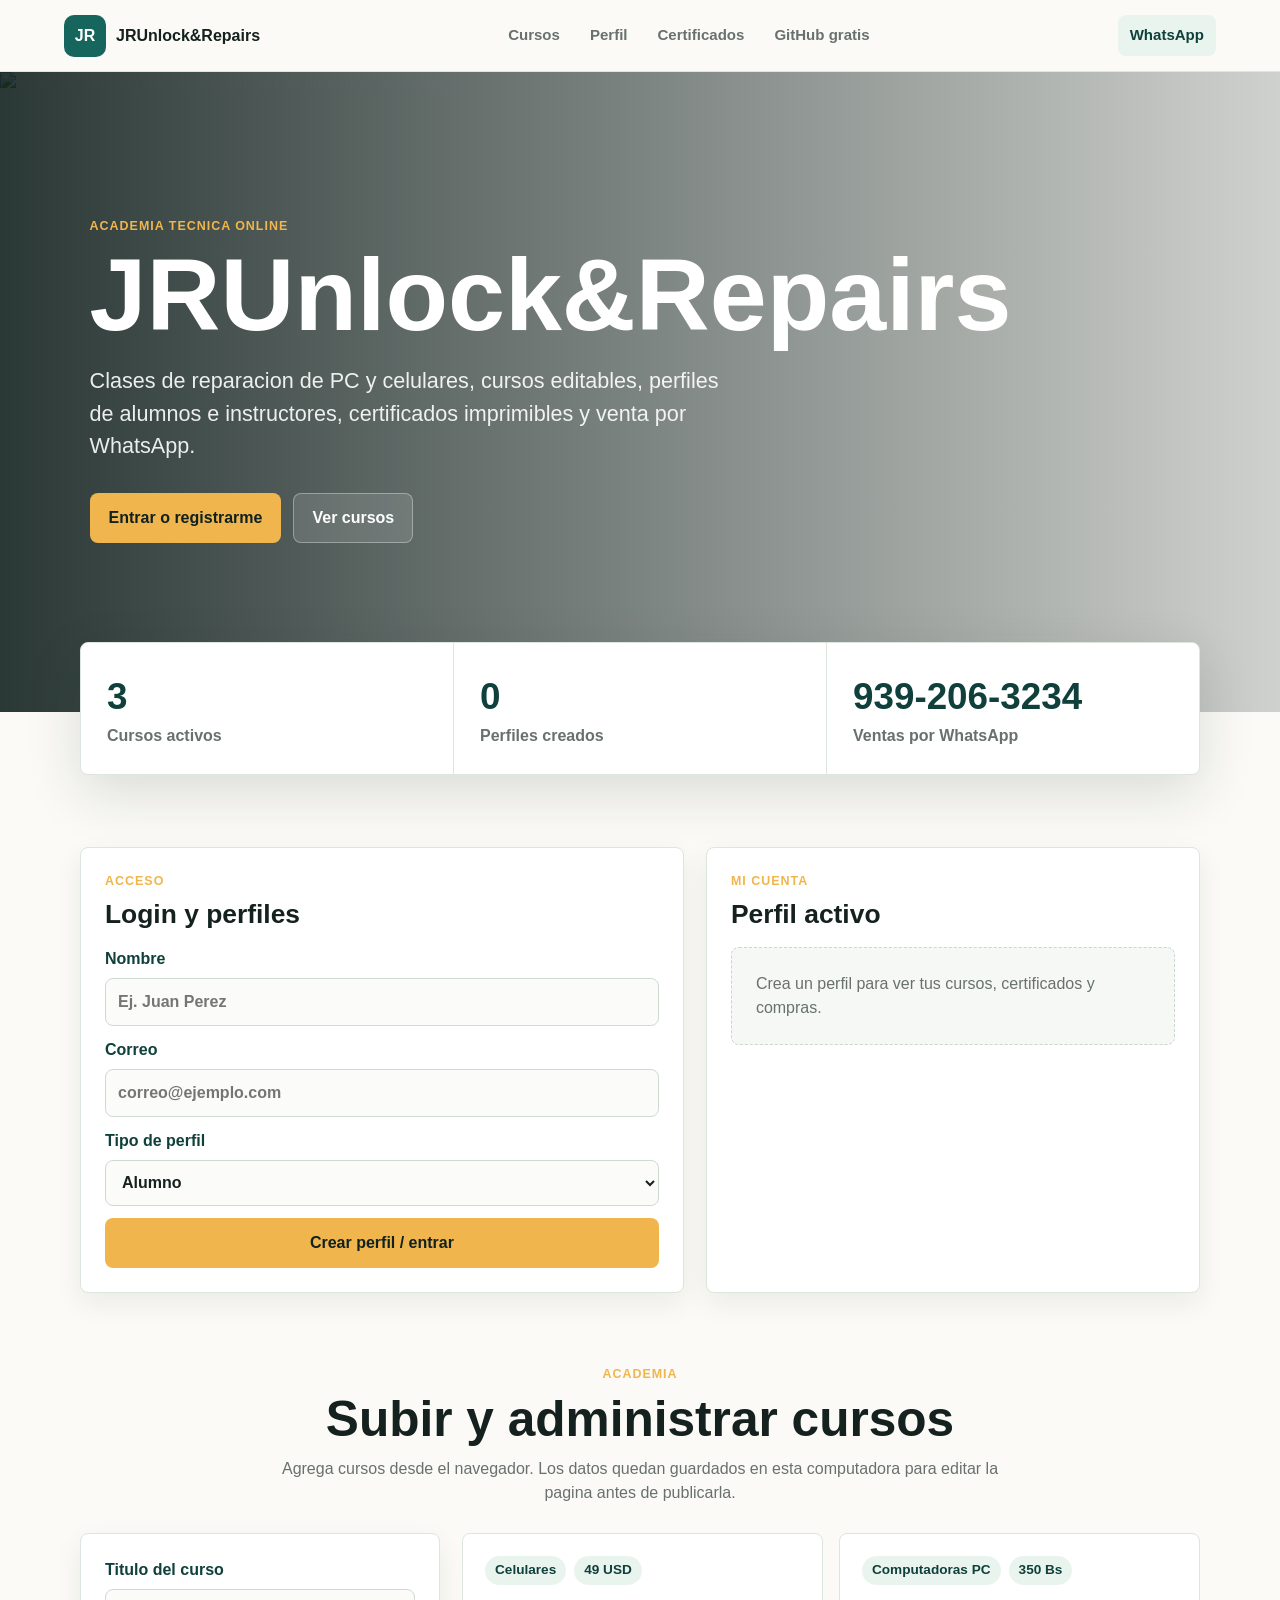
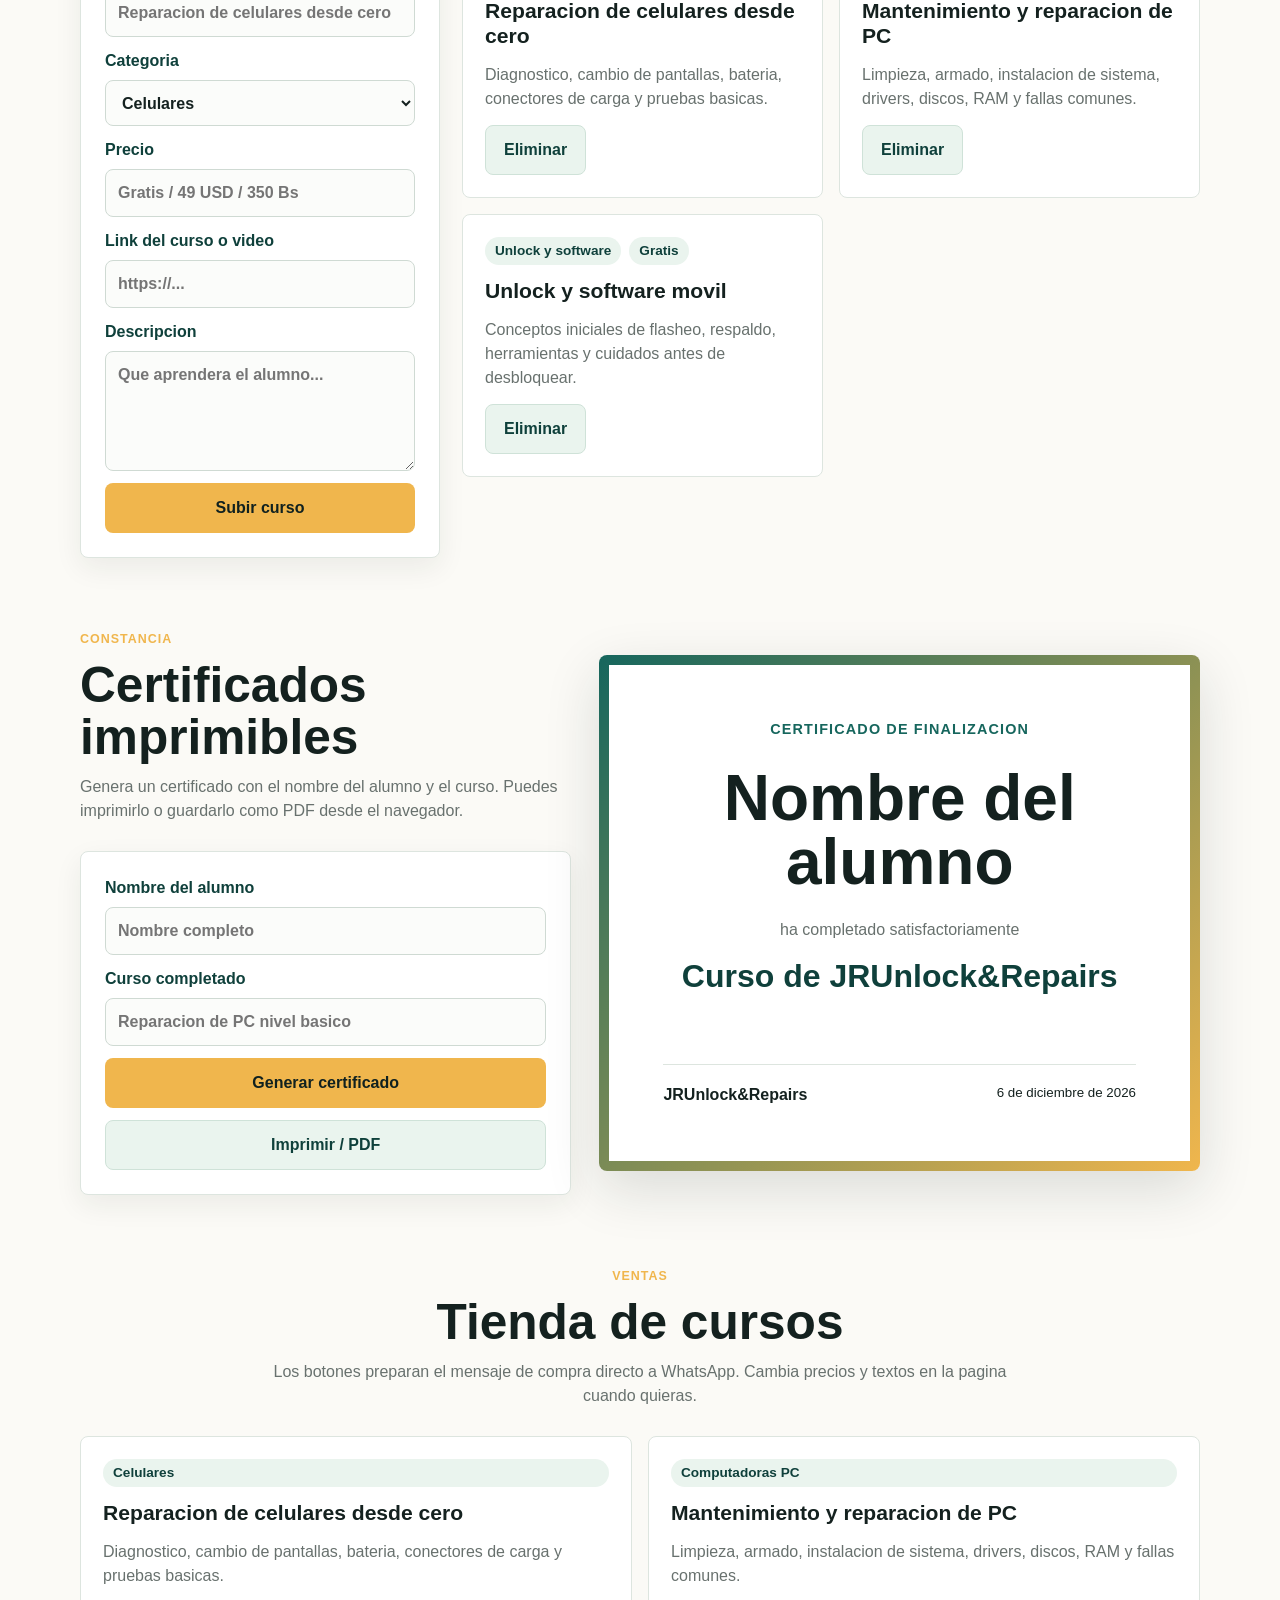
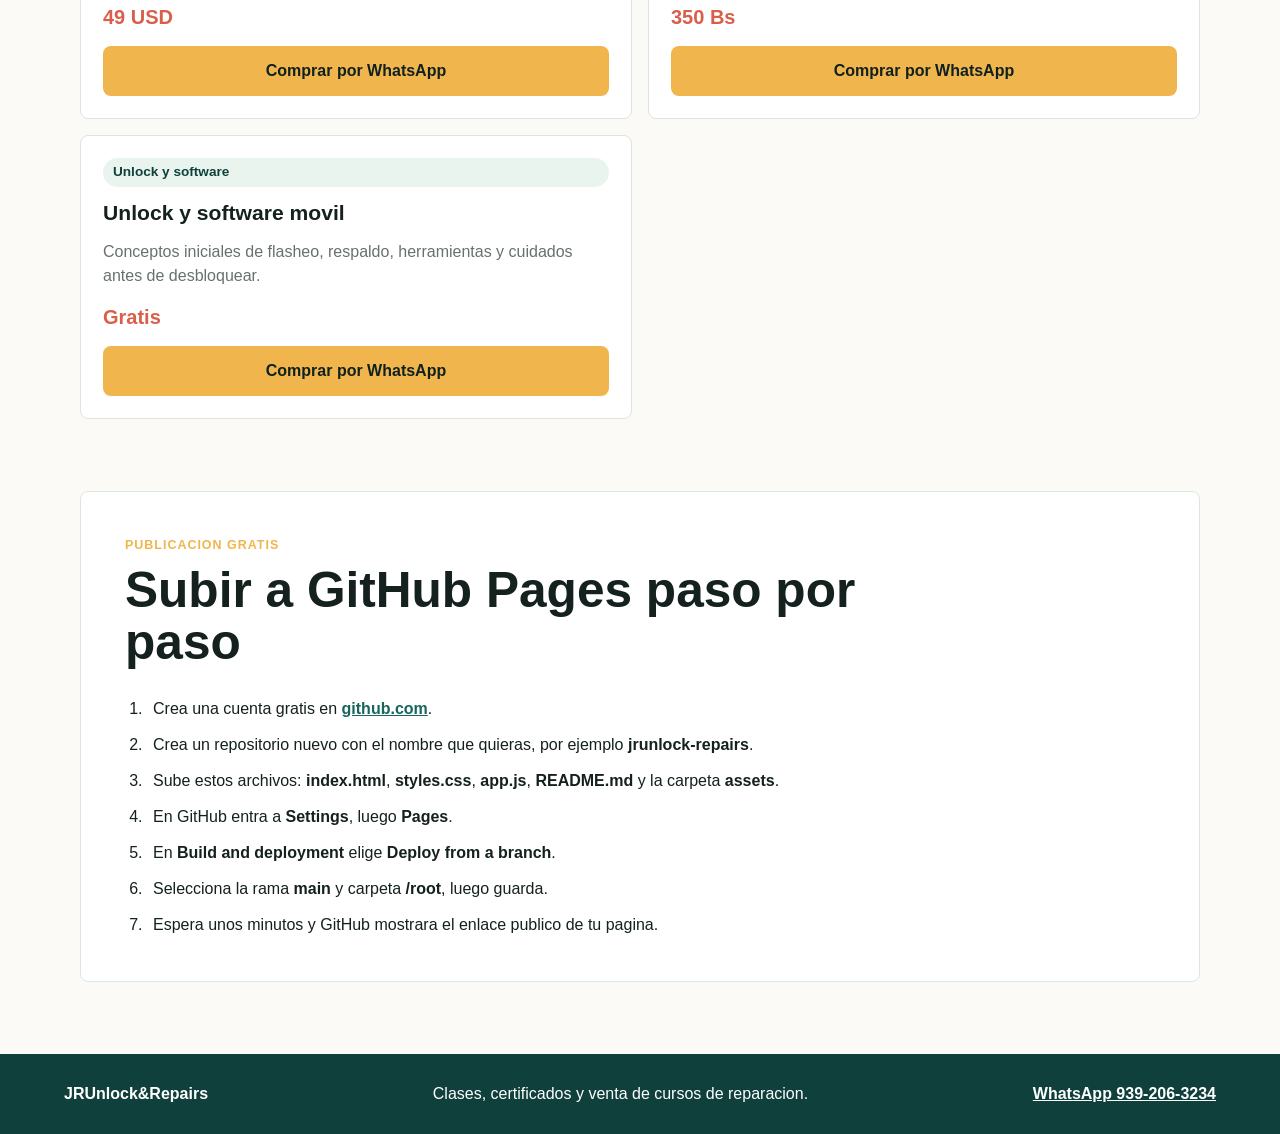
==== index.html @ d9dd56ba "Add files via upload" ====
<!doctype html>
<html lang="es">
  <head>
    <meta charset="utf-8">
    <meta name="viewport" content="width=device-width, initial-scale=1">
    <meta name="description" content="JRUnlock&Repairs - clases de reparacion de PC y celulares, cursos, certificados y venta de capacitaciones.">
    <title>JRUnlock&amp;Repairs</title>
    <link rel="stylesheet" href="styles.css">
  </head>
  <body>
    <header class="topbar">
      <a class="brand" href="#inicio" aria-label="JRUnlock&Repairs inicio">
        <span class="brand-mark">JR</span>
        <span>JRUnlock&amp;Repairs</span>
      </a>
      <nav class="nav" aria-label="Navegacion principal">
        <a href="#cursos">Cursos</a>
        <a href="#perfil">Perfil</a>
        <a href="#certificados">Certificados</a>
        <a href="#publicar">GitHub gratis</a>
      </nav>
      <a class="whatsapp" href="https://wa.me/19392063234" target="_blank" rel="noreferrer">WhatsApp</a>
    </header>

    <main>
      <section class="hero" id="inicio">
        <img class="hero-image" src="assets/repair-hero.svg" alt="Mesa de trabajo para reparacion de computadoras y celulares">
        <div class="hero-content">
          <p class="eyebrow">Academia tecnica online</p>
          <h1>JRUnlock&amp;Repairs</h1>
          <p>Clases de reparacion de PC y celulares, cursos editables, perfiles de alumnos e instructores, certificados imprimibles y venta por WhatsApp.</p>
          <div class="hero-actions">
            <a class="button primary" href="#login">Entrar o registrarme</a>
            <a class="button ghost" href="#tienda">Ver cursos</a>
          </div>
        </div>
      </section>

      <section class="dashboard-band" aria-label="Panel principal">
        <div class="stat">
          <strong id="courseCount">0</strong>
          <span>Cursos activos</span>
        </div>
        <div class="stat">
          <strong id="studentCount">0</strong>
          <span>Perfiles creados</span>
        </div>
        <div class="stat">
          <strong>939-206-3234</strong>
          <span>Ventas por WhatsApp</span>
        </div>
      </section>

      <section class="workspace" id="login">
        <div class="panel login-panel">
          <div class="section-heading compact">
            <p class="eyebrow">Acceso</p>
            <h2>Login y perfiles</h2>
          </div>
          <form id="loginForm" class="form">
            <label>
              Nombre
              <input id="nameInput" type="text" placeholder="Ej. Juan Perez" required>
            </label>
            <label>
              Correo
              <input id="emailInput" type="email" placeholder="correo@ejemplo.com" required>
            </label>
            <label>
              Tipo de perfil
              <select id="roleInput">
                <option value="Alumno">Alumno</option>
                <option value="Instructor">Instructor</option>
                <option value="Administrador">Administrador</option>
              </select>
            </label>
            <button class="button primary full" type="submit">Crear perfil / entrar</button>
          </form>
        </div>

        <div class="panel profile-panel" id="perfil">
          <div class="section-heading compact">
            <p class="eyebrow">Mi cuenta</p>
            <h2>Perfil activo</h2>
          </div>
          <div id="profileEmpty" class="empty">Crea un perfil para ver tus cursos, certificados y compras.</div>
          <div id="profileCard" class="profile-card hidden">
            <div class="avatar" id="profileInitials">JR</div>
            <div>
              <h3 id="profileName">Nombre</h3>
              <p id="profileEmail">correo@ejemplo.com</p>
              <span id="profileRole" class="pill">Alumno</span>
            </div>
          </div>
          <button id="logoutButton" class="button secondary hidden" type="button">Cerrar sesion</button>
        </div>
      </section>

      <section class="section" id="cursos">
        <div class="section-heading">
          <p class="eyebrow">Academia</p>
          <h2>Subir y administrar cursos</h2>
          <p>Agrega cursos desde el navegador. Los datos quedan guardados en esta computadora para editar la pagina antes de publicarla.</p>
        </div>
        <div class="course-admin">
          <form id="courseForm" class="form panel">
            <label>
              Titulo del curso
              <input id="courseTitle" type="text" placeholder="Reparacion de celulares desde cero" required>
            </label>
            <label>
              Categoria
              <select id="courseCategory">
                <option>Celulares</option>
                <option>Computadoras PC</option>
                <option>Unlock y software</option>
                <option>Microsoldadura</option>
              </select>
            </label>
            <label>
              Precio
              <input id="coursePrice" type="text" placeholder="Gratis / 49 USD / 350 Bs" required>
            </label>
            <label>
              Link del curso o video
              <input id="courseLink" type="url" placeholder="https://...">
            </label>
            <label>
              Descripcion
              <textarea id="courseDescription" rows="4" placeholder="Que aprendera el alumno..." required></textarea>
            </label>
            <button class="button primary full" type="submit">Subir curso</button>
          </form>
          <div id="courseList" class="course-grid" aria-live="polite"></div>
        </div>
      </section>

      <section class="section split" id="certificados">
        <div>
          <div class="section-heading left">
            <p class="eyebrow">Constancia</p>
            <h2>Certificados imprimibles</h2>
            <p>Genera un certificado con el nombre del alumno y el curso. Puedes imprimirlo o guardarlo como PDF desde el navegador.</p>
          </div>
          <form id="certificateForm" class="form panel">
            <label>
              Nombre del alumno
              <input id="certificateName" type="text" placeholder="Nombre completo" required>
            </label>
            <label>
              Curso completado
              <input id="certificateCourse" type="text" placeholder="Reparacion de PC nivel basico" required>
            </label>
            <button class="button primary" type="submit">Generar certificado</button>
            <button id="printCertificate" class="button secondary" type="button">Imprimir / PDF</button>
          </form>
        </div>
        <article class="certificate" id="certificatePreview">
          <p>Certificado de finalizacion</p>
          <h3 id="certName">Nombre del alumno</h3>
          <span>ha completado satisfactoriamente</span>
          <h4 id="certCourse">Curso de JRUnlock&amp;Repairs</h4>
          <div class="certificate-footer">
            <strong>JRUnlock&amp;Repairs</strong>
            <small id="certDate">Fecha</small>
          </div>
        </article>
      </section>

      <section class="section" id="tienda">
        <div class="section-heading">
          <p class="eyebrow">Ventas</p>
          <h2>Tienda de cursos</h2>
          <p>Los botones preparan el mensaje de compra directo a WhatsApp. Cambia precios y textos en la pagina cuando quieras.</p>
        </div>
        <div id="shopList" class="shop-grid"></div>
      </section>

      <section class="section github" id="publicar">
        <div class="section-heading left">
          <p class="eyebrow">Publicacion gratis</p>
          <h2>Subir a GitHub Pages paso por paso</h2>
        </div>
        <ol class="steps">
          <li>Crea una cuenta gratis en <a href="https://github.com" target="_blank" rel="noreferrer">github.com</a>.</li>
          <li>Crea un repositorio nuevo con el nombre que quieras, por ejemplo <strong>jrunlock-repairs</strong>.</li>
          <li>Sube estos archivos: <strong>index.html</strong>, <strong>styles.css</strong>, <strong>app.js</strong>, <strong>README.md</strong> y la carpeta <strong>assets</strong>.</li>
          <li>En GitHub entra a <strong>Settings</strong>, luego <strong>Pages</strong>.</li>
          <li>En <strong>Build and deployment</strong> elige <strong>Deploy from a branch</strong>.</li>
          <li>Selecciona la rama <strong>main</strong> y carpeta <strong>/root</strong>, luego guarda.</li>
          <li>Espera unos minutos y GitHub mostrara el enlace publico de tu pagina.</li>
        </ol>
      </section>
    </main>

    <footer class="footer">
      <strong>JRUnlock&amp;Repairs</strong>
      <span>Clases, certificados y venta de cursos de reparacion.</span>
      <a href="https://wa.me/19392063234" target="_blank" rel="noreferrer">WhatsApp 939-206-3234</a>
    </footer>

    <script src="app.js"></script>
  </body>
</html>
---- styles.css ----
:root {
  --ink: #14211f;
  --muted: #68716e;
  --paper: #fbfaf6;
  --panel: #ffffff;
  --line: #dde5df;
  --teal: #16665d;
  --teal-2: #0f403b;
  --gold: #f0b64d;
  --red: #d95f4a;
  --shadow: 0 18px 55px rgba(22, 38, 35, 0.14);
}

* {
  box-sizing: border-box;
}

html {
  scroll-behavior: smooth;
}

body {
  margin: 0;
  color: var(--ink);
  background: var(--paper);
  font-family: Arial, Helvetica, sans-serif;
  line-height: 1.5;
}

a {
  color: inherit;
}

.topbar {
  position: sticky;
  top: 0;
  z-index: 10;
  display: flex;
  align-items: center;
  gap: 22px;
  justify-content: space-between;
  min-height: 72px;
  padding: 12px clamp(18px, 5vw, 70px);
  background: rgba(251, 250, 246, 0.92);
  border-bottom: 1px solid rgba(221, 229, 223, 0.9);
  backdrop-filter: blur(14px);
}

.brand {
  display: inline-flex;
  align-items: center;
  gap: 10px;
  min-width: max-content;
  color: var(--ink);
  font-weight: 800;
  text-decoration: none;
}

.brand-mark {
  display: grid;
  place-items: center;
  width: 42px;
  height: 42px;
  color: #fff;
  background: var(--teal);
  border-radius: 10px;
  letter-spacing: 0;
}

.nav {
  display: flex;
  flex-wrap: wrap;
  gap: 6px;
  justify-content: center;
}

.nav a,
.whatsapp {
  min-height: 40px;
  padding: 9px 12px;
  color: var(--muted);
  font-size: 0.94rem;
  font-weight: 700;
  text-decoration: none;
  border-radius: 8px;
}

.nav a:hover,
.whatsapp {
  color: var(--teal-2);
  background: #eaf4ee;
}

.hero {
  position: relative;
  min-height: 640px;
  display: grid;
  align-items: center;
  padding: 96px clamp(18px, 7vw, 96px) 120px;
  overflow: hidden;
  color: #fff;
}

.hero-image {
  position: absolute;
  inset: 0;
  width: 100%;
  height: 100%;
  object-fit: cover;
}

.hero::after {
  content: "";
  position: absolute;
  inset: 0;
  background: linear-gradient(90deg, rgba(8, 24, 22, 0.86), rgba(8, 24, 22, 0.52), rgba(8, 24, 22, 0.18));
}

.hero-content {
  position: relative;
  z-index: 1;
  max-width: 710px;
}

.eyebrow {
  margin: 0 0 10px;
  color: var(--gold);
  font-size: 0.78rem;
  font-weight: 900;
  letter-spacing: 0.08em;
  text-transform: uppercase;
}

.hero h1 {
  margin: 0;
  font-size: clamp(3.2rem, 8vw, 6.8rem);
  line-height: 0.95;
  letter-spacing: 0;
}

.hero p:not(.eyebrow) {
  max-width: 650px;
  margin: 22px 0 0;
  font-size: clamp(1.05rem, 2vw, 1.35rem);
  color: rgba(255, 255, 255, 0.9);
}

.hero-actions,
.form {
  display: flex;
  flex-wrap: wrap;
  gap: 12px;
}

.hero-actions {
  margin-top: 30px;
}

.button {
  display: inline-flex;
  align-items: center;
  justify-content: center;
  min-height: 46px;
  padding: 12px 18px;
  border: 1px solid transparent;
  border-radius: 8px;
  font: inherit;
  font-weight: 800;
  text-decoration: none;
  cursor: pointer;
}

.button.primary {
  color: #10211f;
  background: var(--gold);
}

.button.secondary {
  color: var(--teal-2);
  background: #eaf4ee;
  border-color: #cfe2d8;
}

.button.ghost {
  color: #fff;
  background: rgba(255, 255, 255, 0.12);
  border-color: rgba(255, 255, 255, 0.34);
}

.button.full {
  width: 100%;
}

.dashboard-band {
  width: min(1120px, calc(100% - 36px));
  margin: -70px auto 0;
  position: relative;
  z-index: 2;
  display: grid;
  grid-template-columns: repeat(3, 1fr);
  gap: 1px;
  overflow: hidden;
  background: var(--line);
  border: 1px solid var(--line);
  border-radius: 8px;
  box-shadow: var(--shadow);
}

.stat {
  padding: 26px;
  background: #fff;
}

.stat strong {
  display: block;
  color: var(--teal-2);
  font-size: clamp(1.45rem, 3vw, 2.3rem);
}

.stat span {
  color: var(--muted);
  font-weight: 700;
}

.workspace,
.section {
  width: min(1120px, calc(100% - 36px));
  margin: 72px auto;
}

.workspace {
  display: grid;
  grid-template-columns: minmax(0, 1.1fr) minmax(280px, 0.9fr);
  gap: 22px;
}

.panel {
  padding: 24px;
  background: var(--panel);
  border: 1px solid var(--line);
  border-radius: 8px;
  box-shadow: 0 10px 28px rgba(22, 38, 35, 0.07);
}

.section-heading {
  max-width: 760px;
  margin: 0 auto 28px;
  text-align: center;
}

.section-heading.left {
  margin-left: 0;
  text-align: left;
}

.section-heading.compact {
  margin: 0 0 18px;
  text-align: left;
}

.section-heading h2 {
  margin: 0;
  font-size: clamp(2rem, 4vw, 3.1rem);
  line-height: 1.05;
}

.section-heading.compact h2 {
  font-size: 1.65rem;
}

.section-heading p:not(.eyebrow) {
  margin: 12px 0 0;
  color: var(--muted);
}

.form {
  flex-direction: column;
}

label {
  display: grid;
  gap: 7px;
  color: var(--teal-2);
  font-weight: 800;
}

input,
select,
textarea {
  width: 100%;
  min-height: 46px;
  padding: 11px 12px;
  color: var(--ink);
  background: #fbfcfa;
  border: 1px solid #cfdad3;
  border-radius: 8px;
  font: inherit;
}

textarea {
  resize: vertical;
}

.hidden {
  display: none !important;
}

.empty {
  padding: 24px;
  color: var(--muted);
  background: #f5f8f5;
  border: 1px dashed #c8d8cf;
  border-radius: 8px;
}

.profile-card {
  display: flex;
  align-items: center;
  gap: 16px;
  margin-bottom: 18px;
}

.avatar {
  display: grid;
  place-items: center;
  width: 74px;
  height: 74px;
  color: #fff;
  background: var(--teal);
  border-radius: 16px;
  font-size: 1.45rem;
  font-weight: 900;
}

.profile-card h3 {
  margin: 0;
  font-size: 1.45rem;
}

.profile-card p {
  margin: 2px 0 8px;
  color: var(--muted);
}

.pill {
  display: inline-flex;
  align-items: center;
  min-height: 28px;
  padding: 4px 10px;
  color: var(--teal-2);
  background: #eaf4ee;
  border-radius: 99px;
  font-size: 0.85rem;
  font-weight: 900;
}

.course-admin {
  display: grid;
  grid-template-columns: 360px minmax(0, 1fr);
  gap: 22px;
  align-items: start;
}

.course-grid,
.shop-grid {
  display: grid;
  grid-template-columns: repeat(2, minmax(0, 1fr));
  gap: 16px;
}

.course-card,
.shop-card {
  display: grid;
  gap: 14px;
  min-height: 260px;
  padding: 22px;
  background: #fff;
  border: 1px solid var(--line);
  border-radius: 8px;
}

.course-card h3,
.shop-card h3 {
  margin: 0;
  font-size: 1.32rem;
  line-height: 1.18;
}

.course-card p,
.shop-card p {
  margin: 0;
  color: var(--muted);
}

.card-meta {
  display: flex;
  flex-wrap: wrap;
  gap: 8px;
}

.price {
  color: var(--red);
  font-size: 1.25rem;
  font-weight: 900;
}

.card-actions {
  display: flex;
  flex-wrap: wrap;
  gap: 10px;
  align-self: end;
}

.split {
  display: grid;
  grid-template-columns: minmax(0, 0.9fr) minmax(320px, 1.1fr);
  gap: 28px;
  align-items: center;
}

.certificate {
  min-height: 430px;
  padding: clamp(28px, 5vw, 54px);
  text-align: center;
  background:
    linear-gradient(#fff, #fff) padding-box,
    linear-gradient(135deg, var(--teal), var(--gold)) border-box;
  border: 10px solid transparent;
  border-radius: 8px;
  box-shadow: var(--shadow);
}

.certificate p {
  margin: 0 0 26px;
  color: var(--teal);
  font-size: 0.9rem;
  font-weight: 900;
  letter-spacing: 0.08em;
  text-transform: uppercase;
}

.certificate h3 {
  margin: 0;
  font-size: clamp(2.2rem, 5vw, 4rem);
  line-height: 1;
}

.certificate span {
  display: block;
  margin: 24px 0 10px;
  color: var(--muted);
}

.certificate h4 {
  margin: 0;
  color: var(--teal-2);
  font-size: clamp(1.25rem, 3vw, 2rem);
}

.certificate-footer {
  display: flex;
  justify-content: space-between;
  gap: 18px;
  margin-top: 64px;
  padding-top: 18px;
  border-top: 1px solid var(--line);
}

.github {
  padding: clamp(24px, 5vw, 44px);
  background: #fff;
  border: 1px solid var(--line);
  border-radius: 8px;
}

.steps {
  display: grid;
  gap: 12px;
  margin: 0;
  padding-left: 22px;
}

.steps li {
  padding-left: 6px;
}

.steps a {
  color: var(--teal);
  font-weight: 900;
}

.footer {
  display: flex;
  flex-wrap: wrap;
  gap: 12px 22px;
  justify-content: space-between;
  padding: 28px clamp(18px, 5vw, 70px);
  color: #fff;
  background: var(--teal-2);
}

.footer a {
  color: #fff;
  font-weight: 900;
}

@media (max-width: 860px) {
  .topbar {
    align-items: flex-start;
    flex-direction: column;
  }

  .nav {
    justify-content: flex-start;
  }

  .hero {
    min-height: 600px;
    padding-top: 76px;
  }

  .dashboard-band,
  .workspace,
  .course-admin,
  .split {
    grid-template-columns: 1fr;
  }

  .course-grid,
  .shop-grid {
    grid-template-columns: 1fr;
  }
}

@media (max-width: 560px) {
  .dashboard-band {
    margin-top: -48px;
  }

  .stat {
    padding: 18px;
  }

  .hero h1 {
    overflow-wrap: anywhere;
  }

  .certificate-footer {
    flex-direction: column;
  }
}

@media print {
  body * {
    visibility: hidden;
  }

  #certificatePreview,
  #certificatePreview * {
    visibility: visible;
  }

  #certificatePreview {
    position: absolute;
    inset: 20px;
    box-shadow: none;
  }
}
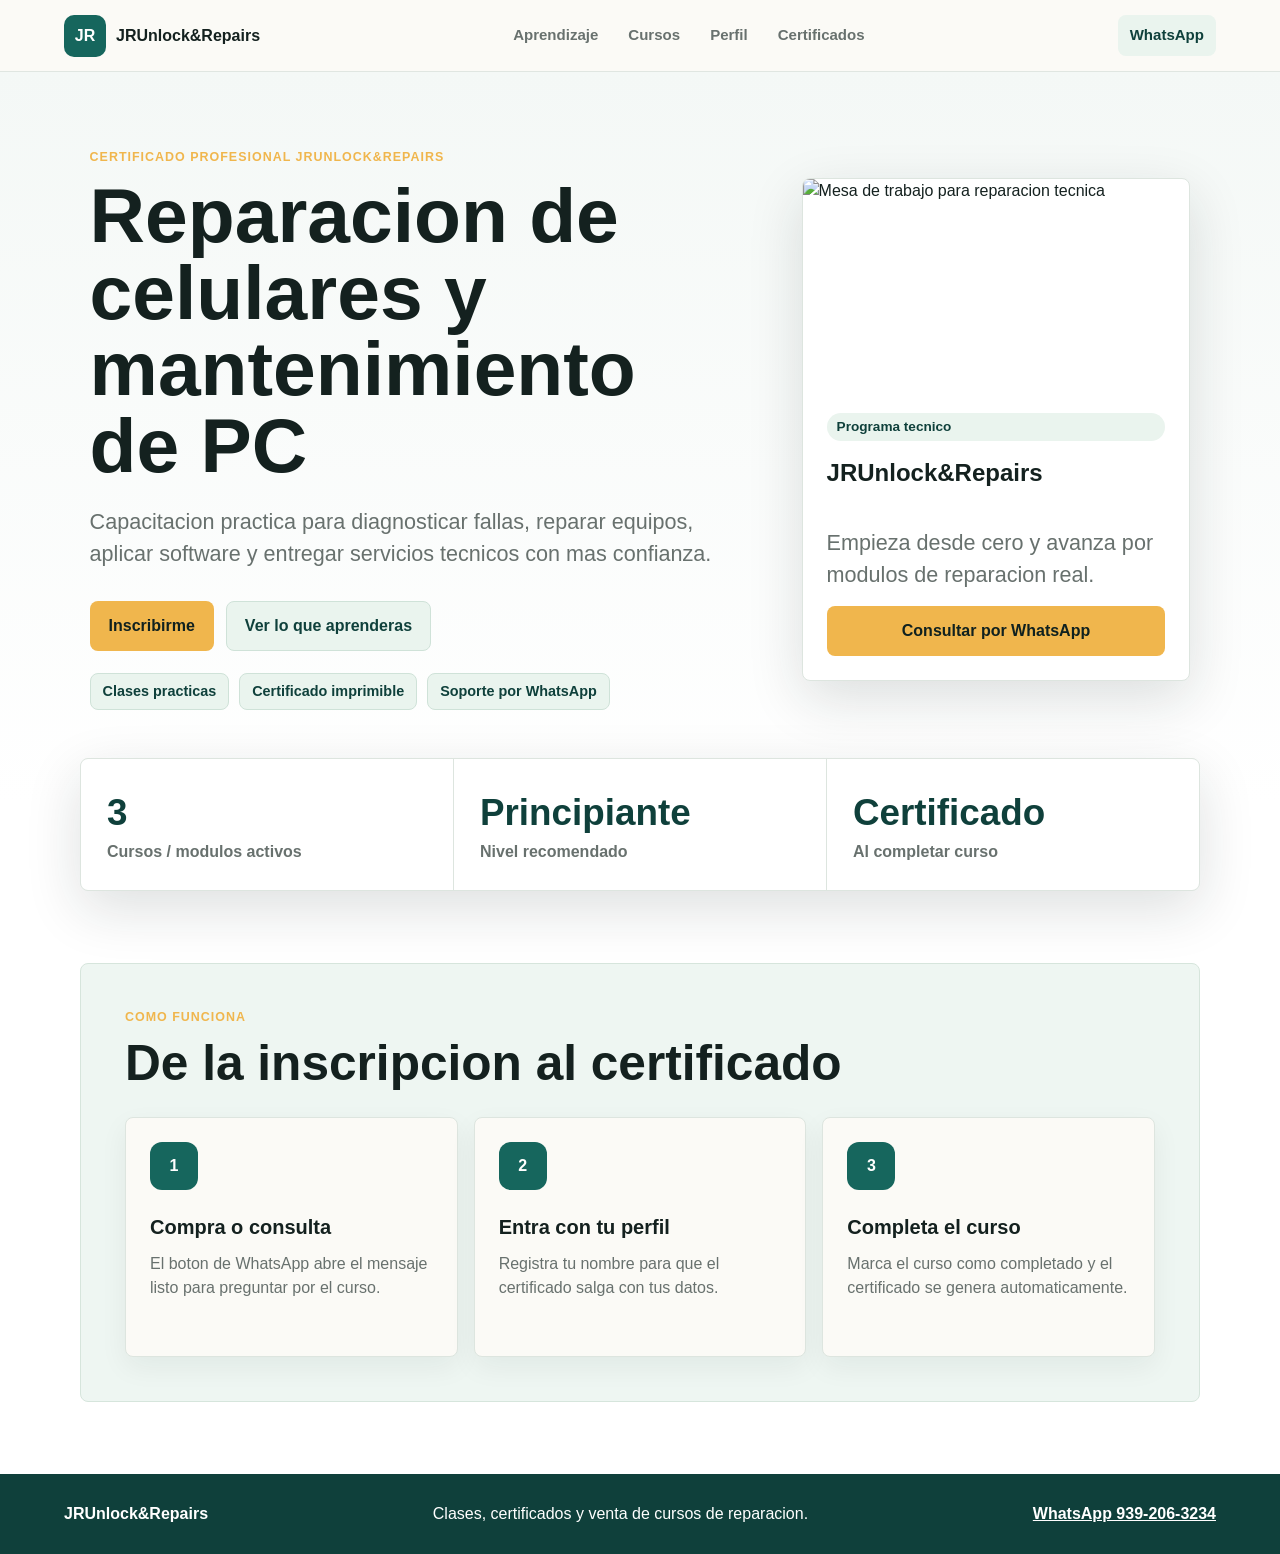
==== commit 02881448: "Add files via upload" ====
--- a/index.html
+++ b/index.html
@@ -3,193 +3,91 @@
   <head>
     <meta charset="utf-8">
     <meta name="viewport" content="width=device-width, initial-scale=1">
-    <meta name="description" content="JRUnlock&Repairs - clases de reparacion de PC y celulares, cursos, certificados y venta de capacitaciones.">
+    <meta name="description" content="JRUnlock&Repairs - cursos de reparacion de celulares, mantenimiento de PC, certificados y venta por WhatsApp.">
     <title>JRUnlock&amp;Repairs</title>
     <link rel="stylesheet" href="styles.css">
   </head>
   <body>
     <header class="topbar">
-      <a class="brand" href="#inicio" aria-label="JRUnlock&Repairs inicio">
+      <a class="brand" href="index.html" aria-label="JRUnlock&Repairs inicio">
         <span class="brand-mark">JR</span>
         <span>JRUnlock&amp;Repairs</span>
       </a>
       <nav class="nav" aria-label="Navegacion principal">
-        <a href="#cursos">Cursos</a>
-        <a href="#perfil">Perfil</a>
-        <a href="#certificados">Certificados</a>
-        <a href="#publicar">GitHub gratis</a>
+        <a href="aprendizaje.html">Aprendizaje</a>
+        <a href="cursos.html">Cursos</a>
+        <a href="acceso.html">Perfil</a>
+        <a id="tasksNavLink" class="hidden" href="tareas.html">Tareas</a>
+        <a href="certificados.html">Certificados</a>
+        <a id="adminNavLink" class="hidden" href="admin.html">Admin</a>
       </nav>
       <a class="whatsapp" href="https://wa.me/19392063234" target="_blank" rel="noreferrer">WhatsApp</a>
     </header>
 
     <main>
       <section class="hero" id="inicio">
-        <img class="hero-image" src="assets/repair-hero.svg" alt="Mesa de trabajo para reparacion de computadoras y celulares">
-        <div class="hero-content">
-          <p class="eyebrow">Academia tecnica online</p>
-          <h1>JRUnlock&amp;Repairs</h1>
-          <p>Clases de reparacion de PC y celulares, cursos editables, perfiles de alumnos e instructores, certificados imprimibles y venta por WhatsApp.</p>
+        <div class="hero-copy">
+          <p class="eyebrow">Certificado profesional JRUnlock&amp;Repairs</p>
+          <h1>Reparacion de celulares y mantenimiento de PC</h1>
+          <p>Capacitacion practica para diagnosticar fallas, reparar equipos, aplicar software y entregar servicios tecnicos con mas confianza.</p>
           <div class="hero-actions">
-            <a class="button primary" href="#login">Entrar o registrarme</a>
-            <a class="button ghost" href="#tienda">Ver cursos</a>
+            <a class="button primary" href="cursos.html">Inscribirme</a>
+            <a class="button secondary" href="aprendizaje.html">Ver lo que aprenderas</a>
+          </div>
+          <div class="hero-badges" aria-label="Beneficios">
+            <span>Clases practicas</span>
+            <span>Certificado imprimible</span>
+            <span>Soporte por WhatsApp</span>
           </div>
         </div>
+        <aside class="hero-card" aria-label="Resumen del programa">
+          <img src="assets/repair-hero.svg" alt="Mesa de trabajo para reparacion tecnica">
+          <div class="hero-card-body">
+            <span class="pill">Programa tecnico</span>
+            <h2>JRUnlock&amp;Repairs</h2>
+            <p>Empieza desde cero y avanza por modulos de reparacion real.</p>
+            <a class="button primary full" href="https://wa.me/19392063234" target="_blank" rel="noreferrer">Consultar por WhatsApp</a>
+          </div>
+        </aside>
       </section>
 
       <section class="dashboard-band" aria-label="Panel principal">
         <div class="stat">
           <strong id="courseCount">0</strong>
-          <span>Cursos activos</span>
+          <span>Cursos / modulos activos</span>
         </div>
         <div class="stat">
-          <strong id="studentCount">0</strong>
-          <span>Perfiles creados</span>
+          <strong>Principiante</strong>
+          <span>Nivel recomendado</span>
         </div>
         <div class="stat">
-          <strong>939-206-3234</strong>
-          <span>Ventas por WhatsApp</span>
+          <strong>Certificado</strong>
+          <span>Al completar curso</span>
         </div>
       </section>
 
-      <section class="workspace" id="login">
-        <div class="panel login-panel">
-          <div class="section-heading compact">
-            <p class="eyebrow">Acceso</p>
-            <h2>Login y perfiles</h2>
+      <section class="section process">
+        <div class="section-heading left">
+          <p class="eyebrow">Como funciona</p>
+          <h2>De la inscripcion al certificado</h2>
+        </div>
+        <div class="process-grid">
+          <div class="process-step">
+            <strong>1</strong>
+            <h3>Compra o consulta</h3>
+            <p>El boton de WhatsApp abre el mensaje listo para preguntar por el curso.</p>
           </div>
-          <form id="loginForm" class="form">
-            <label>
-              Nombre
-              <input id="nameInput" type="text" placeholder="Ej. Juan Perez" required>
-            </label>
-            <label>
-              Correo
-              <input id="emailInput" type="email" placeholder="correo@ejemplo.com" required>
-            </label>
-            <label>
-              Tipo de perfil
-              <select id="roleInput">
-                <option value="Alumno">Alumno</option>
-                <option value="Instructor">Instructor</option>
-                <option value="Administrador">Administrador</option>
-              </select>
-            </label>
-            <button class="button primary full" type="submit">Crear perfil / entrar</button>
-          </form>
+          <div class="process-step">
+            <strong>2</strong>
+            <h3>Entra con tu perfil</h3>
+            <p>Registra tu nombre para que el certificado salga con tus datos.</p>
+          </div>
+          <div class="process-step">
+            <strong>3</strong>
+            <h3>Completa el curso</h3>
+            <p>Marca el curso como completado y el certificado se genera automaticamente.</p>
+          </div>
         </div>
-
-        <div class="panel profile-panel" id="perfil">
-          <div class="section-heading compact">
-            <p class="eyebrow">Mi cuenta</p>
-            <h2>Perfil activo</h2>
-          </div>
-          <div id="profileEmpty" class="empty">Crea un perfil para ver tus cursos, certificados y compras.</div>
-          <div id="profileCard" class="profile-card hidden">
-            <div class="avatar" id="profileInitials">JR</div>
-            <div>
-              <h3 id="profileName">Nombre</h3>
-              <p id="profileEmail">correo@ejemplo.com</p>
-              <span id="profileRole" class="pill">Alumno</span>
-            </div>
-          </div>
-          <button id="logoutButton" class="button secondary hidden" type="button">Cerrar sesion</button>
-        </div>
-      </section>
-
-      <section class="section" id="cursos">
-        <div class="section-heading">
-          <p class="eyebrow">Academia</p>
-          <h2>Subir y administrar cursos</h2>
-          <p>Agrega cursos desde el navegador. Los datos quedan guardados en esta computadora para editar la pagina antes de publicarla.</p>
-        </div>
-        <div class="course-admin">
-          <form id="courseForm" class="form panel">
-            <label>
-              Titulo del curso
-              <input id="courseTitle" type="text" placeholder="Reparacion de celulares desde cero" required>
-            </label>
-            <label>
-              Categoria
-              <select id="courseCategory">
-                <option>Celulares</option>
-                <option>Computadoras PC</option>
-                <option>Unlock y software</option>
-                <option>Microsoldadura</option>
-              </select>
-            </label>
-            <label>
-              Precio
-              <input id="coursePrice" type="text" placeholder="Gratis / 49 USD / 350 Bs" required>
-            </label>
-            <label>
-              Link del curso o video
-              <input id="courseLink" type="url" placeholder="https://...">
-            </label>
-            <label>
-              Descripcion
-              <textarea id="courseDescription" rows="4" placeholder="Que aprendera el alumno..." required></textarea>
-            </label>
-            <button class="button primary full" type="submit">Subir curso</button>
-          </form>
-          <div id="courseList" class="course-grid" aria-live="polite"></div>
-        </div>
-      </section>
-
-      <section class="section split" id="certificados">
-        <div>
-          <div class="section-heading left">
-            <p class="eyebrow">Constancia</p>
-            <h2>Certificados imprimibles</h2>
-            <p>Genera un certificado con el nombre del alumno y el curso. Puedes imprimirlo o guardarlo como PDF desde el navegador.</p>
-          </div>
-          <form id="certificateForm" class="form panel">
-            <label>
-              Nombre del alumno
-              <input id="certificateName" type="text" placeholder="Nombre completo" required>
-            </label>
-            <label>
-              Curso completado
-              <input id="certificateCourse" type="text" placeholder="Reparacion de PC nivel basico" required>
-            </label>
-            <button class="button primary" type="submit">Generar certificado</button>
-            <button id="printCertificate" class="button secondary" type="button">Imprimir / PDF</button>
-          </form>
-        </div>
-        <article class="certificate" id="certificatePreview">
-          <p>Certificado de finalizacion</p>
-          <h3 id="certName">Nombre del alumno</h3>
-          <span>ha completado satisfactoriamente</span>
-          <h4 id="certCourse">Curso de JRUnlock&amp;Repairs</h4>
-          <div class="certificate-footer">
-            <strong>JRUnlock&amp;Repairs</strong>
-            <small id="certDate">Fecha</small>
-          </div>
-        </article>
-      </section>
-
-      <section class="section" id="tienda">
-        <div class="section-heading">
-          <p class="eyebrow">Ventas</p>
-          <h2>Tienda de cursos</h2>
-          <p>Los botones preparan el mensaje de compra directo a WhatsApp. Cambia precios y textos en la pagina cuando quieras.</p>
-        </div>
-        <div id="shopList" class="shop-grid"></div>
-      </section>
-
-      <section class="section github" id="publicar">
-        <div class="section-heading left">
-          <p class="eyebrow">Publicacion gratis</p>
-          <h2>Subir a GitHub Pages paso por paso</h2>
-        </div>
-        <ol class="steps">
-          <li>Crea una cuenta gratis en <a href="https://github.com" target="_blank" rel="noreferrer">github.com</a>.</li>
-          <li>Crea un repositorio nuevo con el nombre que quieras, por ejemplo <strong>jrunlock-repairs</strong>.</li>
-          <li>Sube estos archivos: <strong>index.html</strong>, <strong>styles.css</strong>, <strong>app.js</strong>, <strong>README.md</strong> y la carpeta <strong>assets</strong>.</li>
-          <li>En GitHub entra a <strong>Settings</strong>, luego <strong>Pages</strong>.</li>
-          <li>En <strong>Build and deployment</strong> elige <strong>Deploy from a branch</strong>.</li>
-          <li>Selecciona la rama <strong>main</strong> y carpeta <strong>/root</strong>, luego guarda.</li>
-          <li>Espera unos minutos y GitHub mostrara el enlace publico de tu pagina.</li>
-        </ol>
       </section>
     </main>
 
--- a/styles.css
+++ b/styles.css
@@ -8,6 +8,7 @@
   --teal-2: #0f403b;
   --gold: #f0b64d;
   --red: #d95f4a;
+  --blue: #2268a8;
   --shadow: 0 18px 55px rgba(22, 38, 35, 0.14);
 }
 
@@ -22,7 +23,7 @@
 body {
   margin: 0;
   color: var(--ink);
-  background: var(--paper);
+  background: #fff;
   font-family: Arial, Helvetica, sans-serif;
   line-height: 1.5;
 }
@@ -93,32 +94,24 @@
 
 .hero {
   position: relative;
-  min-height: 640px;
-  display: grid;
+  min-height: 560px;
+  display: grid;
+  grid-template-columns: minmax(0, 1.25fr) minmax(320px, 0.75fr);
+  gap: clamp(26px, 5vw, 70px);
   align-items: center;
-  padding: 96px clamp(18px, 7vw, 96px) 120px;
+  padding: 76px clamp(18px, 7vw, 96px) 92px;
   overflow: hidden;
-  color: #fff;
-}
-
-.hero-image {
-  position: absolute;
-  inset: 0;
-  width: 100%;
-  height: 100%;
-  object-fit: cover;
-}
-
-.hero::after {
-  content: "";
-  position: absolute;
-  inset: 0;
-  background: linear-gradient(90deg, rgba(8, 24, 22, 0.86), rgba(8, 24, 22, 0.52), rgba(8, 24, 22, 0.18));
-}
-
-.hero-content {
+  color: var(--ink);
+  background: linear-gradient(180deg, #f4f8f6, #fff);
+}
+
+.hero-copy,
+.hero-card {
   position: relative;
   z-index: 1;
+}
+
+.hero-copy {
   max-width: 710px;
 }
 
@@ -133,16 +126,73 @@
 
 .hero h1 {
   margin: 0;
-  font-size: clamp(3.2rem, 8vw, 6.8rem);
-  line-height: 0.95;
+  font-size: clamp(2.8rem, 6vw, 5.3rem);
+  line-height: 1;
   letter-spacing: 0;
+}
+
+.admin-hero {
+  width: min(1120px, calc(100% - 36px));
+  margin: 64px auto 32px;
+  padding: clamp(28px, 6vw, 62px);
+  color: #fff;
+  background: linear-gradient(135deg, var(--teal-2), var(--teal));
+  border-radius: 8px;
+}
+
+.admin-hero h1 {
+  margin: 0;
+  font-size: clamp(2.4rem, 6vw, 5rem);
+  line-height: 1;
+  letter-spacing: 0;
+}
+
+.page-hero {
+  width: min(1120px, calc(100% - 36px));
+  margin: 56px auto 24px;
+  padding: clamp(30px, 6vw, 68px);
+  background: linear-gradient(180deg, #f4f8f6, #fff);
+  border: 1px solid var(--line);
+  border-radius: 8px;
+}
+
+.page-hero h1 {
+  max-width: 850px;
+  margin: 0;
+  font-size: clamp(2.4rem, 6vw, 5rem);
+  line-height: 1;
+  letter-spacing: 0;
+}
+
+.page-hero p:not(.eyebrow) {
+  max-width: 720px;
+  margin: 18px 0 0;
+  color: var(--muted);
+  font-size: 1.16rem;
+}
+
+.admin-hero .section-heading p:not(.eyebrow),
+.access-panel p {
+  color: rgba(255, 255, 255, 0.86);
+}
+
+.access-panel {
+  display: grid;
+  gap: 14px;
+  color: #fff;
+  background: var(--teal-2);
+}
+
+.access-panel h2,
+.access-panel p {
+  margin: 0;
 }
 
 .hero p:not(.eyebrow) {
   max-width: 650px;
   margin: 22px 0 0;
   font-size: clamp(1.05rem, 2vw, 1.35rem);
-  color: rgba(255, 255, 255, 0.9);
+  color: var(--muted);
 }
 
 .hero-actions,
@@ -154,6 +204,56 @@
 
 .hero-actions {
   margin-top: 30px;
+}
+
+.hero-badges {
+  display: flex;
+  flex-wrap: wrap;
+  gap: 10px;
+  margin-top: 22px;
+}
+
+.hero-badges span {
+  display: inline-flex;
+  align-items: center;
+  min-height: 34px;
+  padding: 7px 12px;
+  color: var(--teal-2);
+  background: #eaf4ee;
+  border: 1px solid #cfe2d8;
+  border-radius: 8px;
+  font-size: 0.9rem;
+  font-weight: 800;
+}
+
+.hero-card {
+  overflow: hidden;
+  background: #fff;
+  border: 1px solid var(--line);
+  border-radius: 8px;
+  box-shadow: var(--shadow);
+}
+
+.hero-card img {
+  display: block;
+  width: 100%;
+  height: 210px;
+  object-fit: cover;
+}
+
+.hero-card-body {
+  display: grid;
+  gap: 14px;
+  padding: 24px;
+}
+
+.hero-card-body h2,
+.hero-card-body p {
+  margin: 0;
+}
+
+.hero-card-body p {
+  color: var(--muted);
 }
 
 .button {
@@ -193,7 +293,7 @@
 
 .dashboard-band {
   width: min(1120px, calc(100% - 36px));
-  margin: -70px auto 0;
+  margin: -44px auto 0;
   position: relative;
   z-index: 2;
   display: grid;
@@ -206,6 +306,34 @@
   box-shadow: var(--shadow);
 }
 
+.subnav {
+  position: sticky;
+  top: 72px;
+  z-index: 8;
+  display: flex;
+  gap: 8px;
+  width: min(1120px, calc(100% - 36px));
+  margin: 0 auto;
+  padding: 12px 0;
+  overflow-x: auto;
+  background: rgba(255, 255, 255, 0.94);
+  border-bottom: 1px solid var(--line);
+  backdrop-filter: blur(12px);
+}
+
+.subnav a {
+  min-width: max-content;
+  padding: 10px 12px;
+  color: var(--teal-2);
+  text-decoration: none;
+  border-radius: 8px;
+  font-weight: 800;
+}
+
+.subnav a:hover {
+  background: #eaf4ee;
+}
+
 .stat {
   padding: 26px;
   background: #fff;
@@ -226,6 +354,130 @@
 .section {
   width: min(1120px, calc(100% - 36px));
   margin: 72px auto;
+}
+
+.services,
+.learning {
+  margin-top: 86px;
+}
+
+.service-grid,
+.learn-grid,
+.process-grid {
+  display: grid;
+  grid-template-columns: repeat(3, minmax(0, 1fr));
+  gap: 16px;
+}
+
+.learn-grid {
+  grid-template-columns: 1fr;
+}
+
+.service-card,
+.learn-list,
+.details-panel,
+.process-step {
+  min-height: 240px;
+  padding: 24px;
+  background: #fff;
+  border: 1px solid var(--line);
+  border-radius: 8px;
+  box-shadow: 0 10px 28px rgba(22, 38, 35, 0.06);
+}
+
+.learn-list {
+  display: grid;
+  gap: 12px;
+  min-height: 0;
+}
+
+.learn-item {
+  position: relative;
+  padding: 18px 18px 18px 46px;
+  background: #f8fbf9;
+  border: 1px solid #e3ece7;
+  border-radius: 8px;
+  font-weight: 800;
+}
+
+.learn-item::before {
+  content: "";
+  position: absolute;
+  top: 20px;
+  left: 18px;
+  width: 14px;
+  height: 8px;
+  border-left: 3px solid var(--teal);
+  border-bottom: 3px solid var(--teal);
+  transform: rotate(-45deg);
+}
+
+.details-panel {
+  min-height: 0;
+}
+
+.details-panel h3 {
+  margin: 0 0 18px;
+}
+
+.details-panel dl {
+  display: grid;
+  gap: 14px;
+  margin: 0;
+}
+
+.details-panel dl div {
+  padding-bottom: 14px;
+  border-bottom: 1px solid var(--line);
+}
+
+.details-panel dt {
+  color: var(--muted);
+  font-weight: 800;
+}
+
+.details-panel dd {
+  margin: 0;
+  color: var(--ink);
+  font-weight: 900;
+}
+
+.service-card {
+  position: relative;
+  overflow: hidden;
+}
+
+.service-card::before {
+  content: "";
+  position: absolute;
+  inset: 0 0 auto;
+  height: 6px;
+  background: linear-gradient(90deg, var(--teal), var(--gold));
+}
+
+.service-icon,
+.process-step strong {
+  display: inline-grid;
+  place-items: center;
+  width: 48px;
+  height: 48px;
+  margin-bottom: 22px;
+  color: #fff;
+  background: var(--teal);
+  border-radius: 12px;
+  font-weight: 900;
+}
+
+.service-card h3,
+.process-step h3 {
+  margin: 0 0 10px;
+  font-size: 1.25rem;
+}
+
+.service-card p,
+.process-step p {
+  margin: 0;
+  color: var(--muted);
 }
 
 .workspace {
@@ -362,21 +614,94 @@
 }
 
 .course-grid,
-.shop-grid {
-  display: grid;
-  grid-template-columns: repeat(2, minmax(0, 1fr));
+.shop-grid,
+.task-grid {
+  display: grid;
+  grid-template-columns: 1fr;
   gap: 16px;
 }
 
 .course-card,
-.shop-card {
+.shop-card,
+.task-card {
   display: grid;
   gap: 14px;
   min-height: 260px;
-  padding: 22px;
+  overflow: hidden;
   background: #fff;
   border: 1px solid var(--line);
   border-radius: 8px;
+  box-shadow: 0 12px 30px rgba(22, 38, 35, 0.08);
+}
+
+.task-card {
+  grid-template-columns: 120px minmax(0, 1fr);
+  min-height: 190px;
+  padding: 0;
+}
+
+.task-icon {
+  display: grid;
+  place-items: center;
+  min-height: 100%;
+  color: #fff;
+  background: linear-gradient(135deg, var(--blue), var(--teal));
+  font-size: 1.3rem;
+  font-weight: 900;
+}
+
+.task-body {
+  display: grid;
+  gap: 12px;
+  align-content: center;
+  padding: 22px;
+}
+
+.task-body h3,
+.task-body p {
+  margin: 0;
+}
+
+.task-body p,
+.task-body small {
+  color: var(--muted);
+}
+
+.course-card {
+  grid-template-columns: 240px minmax(0, 1fr);
+  min-height: 230px;
+}
+
+.course-card-body,
+.shop-card {
+  padding: 22px;
+}
+
+.course-cover {
+  min-height: 100%;
+  padding: 18px 20px;
+  color: #fff;
+  background:
+    radial-gradient(circle at 85% 20%, rgba(240, 182, 77, 0.48), transparent 28%),
+    linear-gradient(135deg, var(--teal-2), var(--teal));
+}
+
+.course-cover span {
+  display: inline-flex;
+  min-height: 30px;
+  align-items: center;
+  padding: 5px 10px;
+  background: rgba(255, 255, 255, 0.14);
+  border: 1px solid rgba(255, 255, 255, 0.22);
+  border-radius: 999px;
+  font-size: 0.82rem;
+  font-weight: 900;
+}
+
+.course-card-body {
+  display: grid;
+  gap: 14px;
+  align-content: center;
 }
 
 .course-card h3,
@@ -409,6 +734,17 @@
   flex-wrap: wrap;
   gap: 10px;
   align-self: end;
+}
+
+.process {
+  padding: clamp(24px, 5vw, 44px);
+  background: #eef6f2;
+  border: 1px solid #d6e5dc;
+  border-radius: 8px;
+}
+
+.process-step {
+  background: var(--paper);
 }
 
 .split {
@@ -517,18 +853,29 @@
   .hero {
     min-height: 600px;
     padding-top: 76px;
+    grid-template-columns: 1fr;
   }
 
   .dashboard-band,
   .workspace,
   .course-admin,
-  .split {
+  .split,
+  .service-grid,
+  .learn-grid,
+  .process-grid {
     grid-template-columns: 1fr;
   }
 
   .course-grid,
-  .shop-grid {
+  .shop-grid,
+  .task-grid,
+  .course-card,
+  .task-card {
     grid-template-columns: 1fr;
+  }
+
+  .task-icon {
+    min-height: 90px;
   }
 }
 
